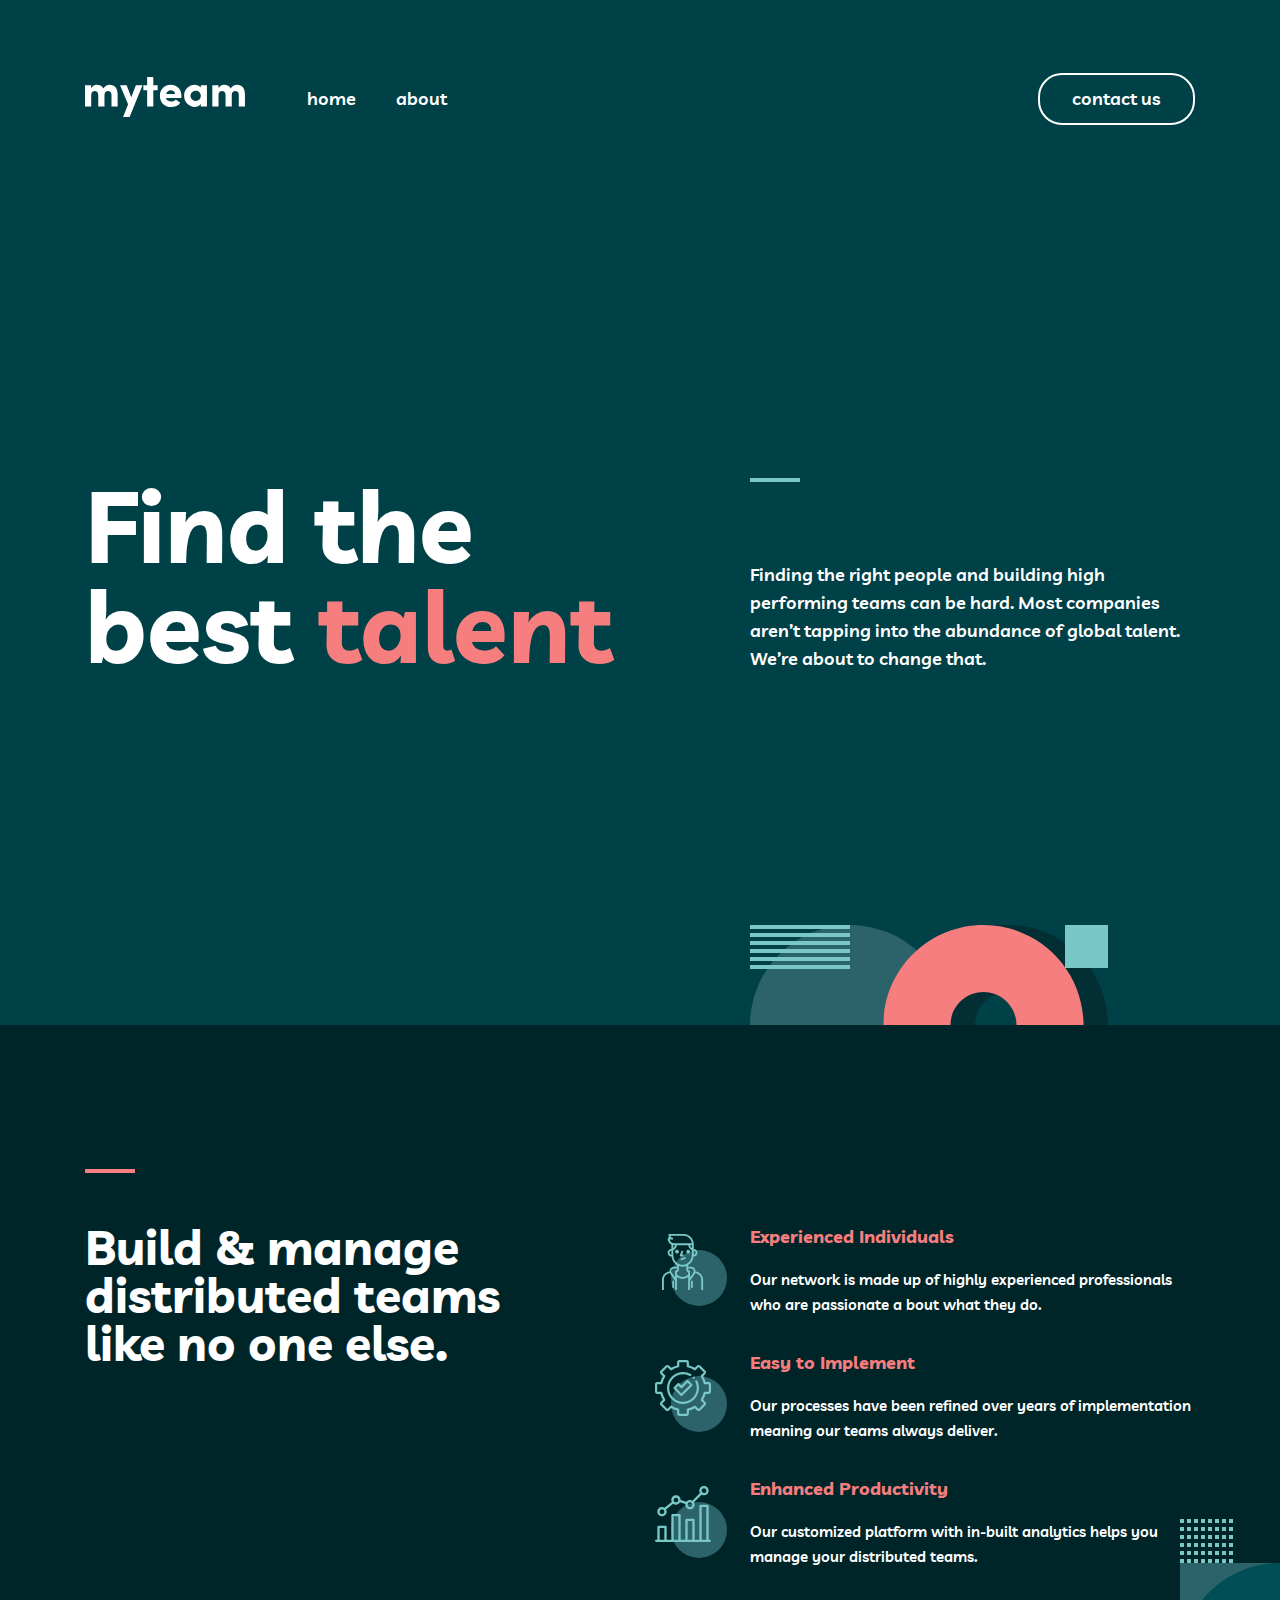
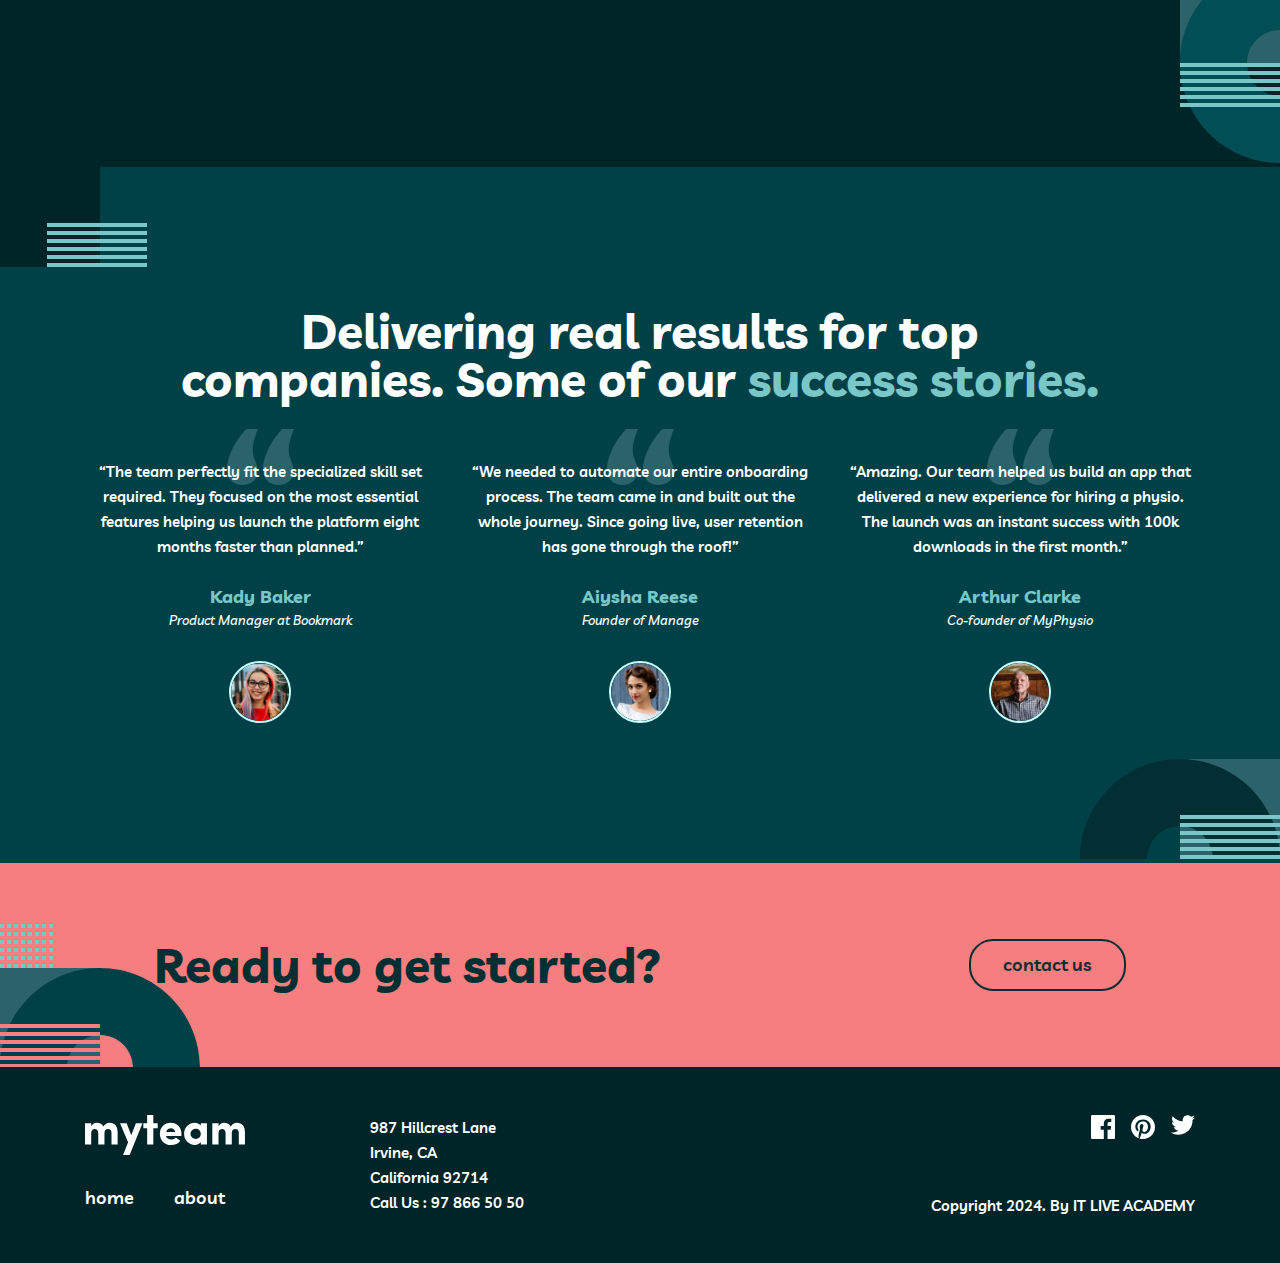
==== index.html @ 16554237 "first commit" ====
<!DOCTYPE html>
<html lang="en">

<head>
  <meta charset="UTF-8">
  <meta name="viewport" content="width=device-width, initial-scale=1.0">

  <link rel="icon" type="image/png" sizes="32x32" href="./img/favicon-32x32.png">
  <!-- link bootstrap  -->
  <link rel="stylesheet" href="./libs/bootstrap-5.2.3-dist/css/bootstrap.min.css">
  <title>Home Page myteam website</title>

  <!-- links main.css file -->
  <link rel="stylesheet" href="./css/main.css">
  <!-- links madia.css file -->
  <link rel="stylesheet" href="./css/madia.css">

</head>

<body>

  <!-- SITE-HEADER-HERO -->
  <div class="site-header-hero">
    <header class="site-header header">
      <div class="container d-flex">
        <a href="./index.html" class="site-header__logo logo">
          <img src="./img/logo.svg" alt="Site-logo" class="logo-image">
        </a>

        <div class="site-menu__bar">
          <sapn class="site-menu__line"></sapn>
        </div>

        <nav class="header-nav nav">
          <ul class="nav-list">
            <li class="nav-item">
              <a href="./index.html" class="nav-link">home</a>
            </li>
            <li class="nav-item">
              <a href="./about.html" class="nav-link">about</a>
            </li>
          </ul>
          <a href="./contact.html" class="site-header__link contact-us primary-btn">contact us</a>
        </nav>
      </div>
    </header>
    <div class="site-hero">
      <div class="container d-flex site-hero__content">
        <h1 class="site-hero__title">Find the <br> best <span class="site-hero__span">talent</span></h1>
        <div class="site-hero__text">
          <p class="site-hero__desc">Finding the right people and building high performing teams can be hard. Most
            companies aren’t tapping into the abundance of global talent. We’re about to change that.</p>
            <img src="./img/bg-pattern-home-2.svg" alt="" class="site-hero__bottom-img">
        </div>
      
      </div>
    </div>
  </div>
  <!-- SITE-HEADER-HERO -->



  <!-- SITE-MAIN -->
  <main class="site-main">
    <!-- offer -->
    <section class="offer">
      <div class="container ">
        <div class="offer-content">
          <h2 class="offer-title">Build & manage distributed teams like no one else.</h2>
          <div class="offer-content__service offer-bulid">
            <div class="offer-bulid__item">
              <svg xmlns="http://www.w3.org/2000/svg" width="72" height="72" viewBox="0 0 72 72" fill="none">
                <circle cx="44" cy="44" r="28" fill="#2C6269" />
                <path fill-rule="evenodd" clip-rule="evenodd"
                  d="M14.4958 0H28.4958C34.1565 0 38.7625 4.606 38.7625 10.2666V10.2667V14.9333C40.8214 14.9333 42.4958 16.6078 42.4958 18.6667C42.4958 20.7256 40.8214 22.4 38.7625 22.4H38.55C38.2613 26.0674 36.1975 29.2747 33.1623 31.101V32.6667H36.1118C38.6029 32.6667 40.6292 34.693 40.6291 37.1842C40.6298 37.2541 40.6289 37.3238 40.6263 37.3934L40.7476 37.4014C44.9636 37.9624 48.0958 41.5427 48.0959 45.7333V56H46.2292V45.7334C46.2292 42.4733 43.7932 39.6891 40.561 39.258L40.1563 39.2323C40.0733 39.3986 39.9798 39.5606 39.8759 39.7172L35.0291 46.9513V56H33.1623V42.9565C31.5585 44.1449 29.6053 44.8 27.5625 44.8C25.5193 44.8 23.5662 44.1451 21.9625 42.9571V56H20.0958V46.9507L15.251 39.7198C15.1464 39.5623 15.0523 39.3996 14.9689 39.2326L14.5023 39.2634C11.3318 39.689 8.89576 42.4732 8.89576 45.7333V56H7.02905V45.7333C7.02905 41.5426 10.1613 37.9633 14.3165 37.407L14.4982 37.3946C14.4954 37.3215 14.4943 37.2481 14.495 37.1746C14.495 34.6929 16.5212 32.6666 19.0123 32.6666H21.9625V31.1315C19.2932 29.5509 17.3029 26.8626 16.72 23.577C16.6621 23.2503 16.6183 22.9208 16.5903 22.5904L16.5756 22.4H16.3625C14.3035 22.4 12.6292 20.7255 12.6292 18.6666C12.6292 16.6077 14.3035 14.9333 16.3625 14.9333H16.3639L16.3626 10.5691C14.1571 9.51877 12.6292 7.26788 12.6292 4.66659C12.6292 4.15144 13.0473 3.7333 13.5625 3.7333H14.0636C13.7445 3.18358 13.5625 2.54603 13.5625 1.86659V0.933297C13.5625 0.418141 13.9806 0 14.4958 0ZM33.1623 35.672V34.5334H36.1118C37.5733 34.5334 38.7625 35.7234 38.7625 37.1934C38.768 37.7264 38.615 38.2415 38.3229 38.6811L35.0291 43.5973V37.5387C35.0292 37.0226 34.6119 36.6053 34.0958 36.6053H33.9371C33.4891 36.5287 33.1586 36.1377 33.1623 35.672ZM29.5133 32.4996C30.1282 32.3806 30.7236 32.2126 31.2956 32V35.6636C31.2863 36.8807 32.0563 37.9363 33.1623 38.3254V40.4479C31.7314 42.032 29.7086 42.9333 27.5625 42.9333C25.4163 42.9333 23.3935 42.0319 21.9625 40.4494V38.3264C23.0676 37.9373 23.8375 36.8826 23.8292 35.672V32.0136C25.0092 32.4416 26.2729 32.6723 27.5728 32.6723C28.2121 32.6723 28.8618 32.6153 29.5133 32.4996ZM20.0958 37.5387V43.5959L16.804 38.6829C16.51 38.2414 16.357 37.7253 16.3626 37.1839C16.3625 35.7224 17.5515 34.5333 19.0132 34.5333H21.9625V35.6786C21.9653 36.1377 21.6358 36.5288 21.1878 36.6054H21.0291C20.5139 36.6054 20.0958 37.0226 20.0958 37.5387ZM35.1286 11.1999H36.896L36.8969 14.0611C36.1833 13.4162 35.4004 12.4564 35.1286 11.1999ZM33.2295 11.1999C33.6437 14.0413 35.8703 15.7542 36.8976 16.4045L36.8986 19.5273L36.7016 22.0715C36.4422 26.3238 33.3398 29.8584 29.1725 30.6647C24.2034 31.5467 19.4396 28.2213 18.5567 23.2503C18.5092 22.9796 18.4727 22.7071 18.4503 22.4401L18.2292 19.6V16.4032C19.2574 15.752 21.4814 14.0394 21.8953 11.1999H33.2295ZM16.3625 16.8H16.3644L16.3653 19.6719L16.4317 20.5333H16.3625C15.333 20.5333 14.4958 19.6961 14.4958 18.6666C14.4958 17.6372 15.333 16.8 16.3625 16.8ZM19.9963 11.1999C19.7247 12.4555 18.9424 13.4148 18.2292 14.0597V11.1334C18.534 11.1772 18.8457 11.1999 19.1625 11.1999H19.9963ZM38.7625 19.6V16.8C39.7919 16.8 40.6292 17.6372 40.6292 18.6667C40.6292 19.6961 39.792 20.5334 38.7625 20.5334H38.6912L38.7625 19.6ZM14.59 5.6C15.0232 7.72702 16.9094 9.3333 19.1625 9.3333V9.33341H36.8435C36.3778 5.13898 32.8125 1.8667 28.4958 1.8667H15.4291C15.4291 2.89625 16.2663 3.73341 17.2958 3.73341C17.8109 3.73341 18.2291 4.15155 18.2291 4.6667C18.2291 5.18186 17.8109 5.6 17.2958 5.6H14.59ZM23.8292 17.7333C23.8292 18.7642 22.9934 19.6 21.9625 19.6C20.9315 19.6 20.0958 18.7642 20.0958 17.7333C20.0958 16.7023 20.9315 15.8666 21.9625 15.8666C22.9934 15.8666 23.8292 16.7023 23.8292 17.7333ZM33.1625 19.6C34.1934 19.6 35.0292 18.7642 35.0292 17.7333C35.0292 16.7023 34.1934 15.8666 33.1625 15.8666C32.1315 15.8666 31.2958 16.7023 31.2958 17.7333C31.2958 18.7642 32.1315 19.6 33.1625 19.6ZM27.0743 20.5333L28.4286 17.1472L26.6954 16.4537L24.8287 21.1204C24.7139 21.4079 24.7494 21.7346 24.923 21.9903C25.0966 22.246 25.386 22.4 25.6959 22.4H28.4959V20.5333H27.0743ZM25.8545 24.2667C27.3076 24.2657 28.674 23.7001 29.7026 22.6726L31.0223 23.9933C29.6419 25.3727 27.806 26.1324 25.8545 26.1334H25.6958V24.2667H25.8545ZM17.2959 47.6C17.2959 47.0839 17.714 46.6667 18.2292 46.6667C18.7443 46.6667 19.1625 47.0839 19.1625 47.6V53.2C19.1625 53.7161 18.7443 54.1333 18.2292 54.1333C17.714 54.1333 17.2959 53.7161 17.2959 53.2V47.6ZM35.9625 47.6C35.9625 47.0839 36.3796 46.6667 36.8958 46.6667C37.4119 46.6667 37.8292 47.0839 37.8291 47.6V53.2C37.8291 53.7161 37.4119 54.1333 36.8958 54.1333C36.3796 54.1333 35.9625 53.7161 35.9625 53.2V47.6Z"
                  fill="#79C8C7" />
              </svg>
              <div class="offer-bulid__desc">
                <h4 class="offer-bulid__title">Experienced Individuals</h4>
                <p class="offer-bulid__text">Our network is made up of highly experienced professionals who are
                  passionate a bout what they do.</p>
              </div>
            </div>

            <div class="offer-bulid__item">
              <svg xmlns="http://www.w3.org/2000/svg" width="72" height="72" viewBox="0 0 72 72" fill="none">
                <circle cx="44" cy="44" r="28" fill="#2C6269" />
                <path fill-rule="evenodd" clip-rule="evenodd"
                  d="M33.9062 53.8125C33.9062 55.0186 32.9249 56 31.7188 56H24.2812C23.0751 56 22.0938 55.0186 22.0938 53.8125V50.5471C20.0357 50.0092 18.0717 49.1948 16.2354 48.1177L13.9244 50.4287C13.0712 51.2815 11.6835 51.2815 10.8307 50.4287L5.57129 45.1693C4.71851 44.3165 4.71851 42.9288 5.57129 42.076L7.88226 39.7646C6.80518 37.9283 5.99084 35.9643 5.45294 33.9062H2.1875C0.981384 33.9062 0 32.9249 0 31.7188V24.2812C0 23.0751 0.981384 22.0938 2.1875 22.0938H5.44568C5.98187 20.0323 6.79535 18.0648 7.87244 16.2251L5.57129 13.924C4.71851 13.0712 4.71851 11.6835 5.57129 10.8307L10.8307 5.57129C11.6835 4.71851 13.0712 4.71851 13.9244 5.57129L16.2174 7.86475C18.0588 6.78253 20.0289 5.96478 22.0938 5.42517V2.1875C22.0938 0.981384 23.0751 0 24.2812 0H31.7188C32.9249 0 33.9062 0.981384 33.9062 2.1875V5.41791C35.9741 5.95581 37.948 6.77271 39.7924 7.85449L42.076 5.57129C42.9288 4.71851 44.3165 4.71851 45.1693 5.57129L50.4287 10.8307C51.2815 11.6835 51.2815 13.0712 50.4287 13.9244L48.1455 16.2076C49.2273 18.052 50.0442 20.0259 50.5821 22.0938H53.8125C55.0186 22.0938 56 23.0751 56 24.2812V31.7188C56 32.9249 55.0186 33.9062 53.8125 33.9062H50.5748C50.0352 35.9711 49.217 37.9412 48.1353 39.7826L50.4283 42.076C51.2811 42.9288 51.2811 44.3165 50.4283 45.1693L45.1693 50.4287C44.3165 51.2815 42.9288 51.2815 42.0756 50.4287L39.7749 48.1276C37.9348 49.2047 35.9673 50.0181 33.9062 50.5543V53.8125ZM16.0713 45.641C16.2747 45.641 16.4785 45.6974 16.6596 45.8127C18.7407 47.1415 21.0167 48.0853 23.4238 48.618C23.9249 48.7291 24.2812 49.173 24.2812 49.6862V53.8125H31.7188V49.6921C31.7188 49.1786 32.0759 48.7343 32.5775 48.624C34.988 48.0934 37.2674 47.1509 39.3519 45.823C39.7843 45.5474 40.3504 45.6094 40.7131 45.9721L43.6227 48.8817L48.8817 43.6227L45.9785 40.7195C45.6154 40.3564 45.5538 39.7894 45.8307 39.3566C47.1641 37.2717 48.1118 34.9902 48.6462 32.5762C48.7569 32.0751 49.2012 31.7188 49.7139 31.7188H53.8125V24.2812H49.7199C49.2064 24.2812 48.762 23.9241 48.6518 23.4225C48.1199 21.0051 47.174 18.7202 45.8405 16.6318C45.5645 16.199 45.6265 15.6329 45.9892 15.2698L48.8817 12.3773L43.6227 7.11835L40.7302 10.0108C40.3675 10.3735 39.801 10.4355 39.3682 10.1595C37.2798 8.82605 34.9949 7.88055 32.5775 7.34821C32.0759 7.23798 31.7188 6.79364 31.7188 6.28009V2.1875H24.2812V6.28607C24.2812 6.79919 23.9249 7.2431 23.4242 7.35419C21.0098 7.88867 18.7283 8.83588 16.6434 10.1693C16.211 10.4462 15.6436 10.3846 15.2809 10.0215L12.3773 7.11835L7.11835 12.3773L10.0279 15.2873C10.3906 15.6496 10.4526 16.2157 10.177 16.6481C8.84912 18.7326 7.90662 21.012 7.37598 23.4225C7.26575 23.9241 6.82141 24.2812 6.30786 24.2812H2.1875V31.7188H6.31384C6.82697 31.7188 7.27087 32.0755 7.38196 32.5762C7.91473 34.9838 8.85895 37.2593 10.1873 39.3404C10.4633 39.7732 10.4017 40.3397 10.0386 40.7025L7.11835 43.6227L12.3773 48.8821L15.2975 45.9614C15.509 45.7504 15.7889 45.641 16.0713 45.641ZM16.7083 39.2917C19.8217 42.4046 23.9108 43.9615 28 43.9615C32.0892 43.9615 36.1783 42.4046 39.2917 39.2917C44.1597 34.4241 45.3646 27.0182 42.2901 20.8641C42.0201 20.3237 41.363 20.1041 40.8229 20.3741C40.2825 20.6441 40.0633 21.3012 40.3333 21.8417C42.9865 27.1528 41.9462 33.5439 37.7451 37.7451C35.0581 40.432 31.5295 41.7753 28 41.7748C24.4714 41.7744 20.9419 40.4312 18.2554 37.7451C12.8819 32.3716 12.8819 23.6284 18.2554 18.2554C22.6026 13.9077 29.38 12.9691 34.736 15.9726C35.2628 16.2682 35.9293 16.0807 36.2249 15.5535C36.5201 15.0267 36.3326 14.3602 35.8058 14.0649C32.8296 12.3961 29.3181 11.7219 25.9167 12.1671C22.4039 12.6268 19.2197 14.1974 16.7083 16.7083C10.4821 22.9346 10.4821 33.0654 16.7083 39.2917ZM38.7572 18.8138C38.4684 18.8138 38.1873 18.6976 37.9826 18.4929C37.7792 18.2896 37.6635 18.0084 37.6635 17.72C37.6635 17.4321 37.7792 17.1501 37.9826 16.9467C38.186 16.7429 38.4684 16.6263 38.7572 16.6263C39.0447 16.6263 39.3267 16.7429 39.5305 16.9467C39.7339 17.1501 39.851 17.4321 39.851 17.72C39.851 18.0084 39.7339 18.2896 39.5305 18.4929C39.3259 18.6976 39.0447 18.8138 38.7572 18.8138ZM26.4564 36.0574C26.1663 36.0574 25.8881 35.9421 25.683 35.737L18.7664 28.8199C18.3391 28.3931 18.3391 27.7005 18.7664 27.2733L22.6893 23.3499C22.8944 23.1448 23.1725 23.0298 23.4626 23.0298C23.7527 23.0298 24.0313 23.1448 24.2364 23.3499L26.4564 25.5703L31.764 20.263C32.1909 19.8358 32.8834 19.8358 33.3107 20.263L37.2341 24.1864C37.6609 24.6132 37.6609 25.3058 37.2341 25.733L27.2301 35.737C27.0246 35.9421 26.7465 36.0574 26.4564 36.0574ZM21.0863 28.0466L26.4564 33.4166L34.9137 24.9597L32.5374 22.5834L27.2301 27.8906C27.025 28.0957 26.7465 28.2111 26.4564 28.2111C26.1663 28.2111 25.8881 28.0957 25.683 27.8906L23.4626 25.6702L21.0863 28.0466Z"
                  fill="#79C8C7" />
              </svg>
              <div class="offer-bulid__desc">
                <h4 class="offer-bulid__title">Easy to Implement</h4>
                <p class="offer-bulid__text">Our processes have been refined over years of implementation meaning our
                  teams always deliver.</p>
              </div>
            </div>

            <div class="offer-bulid__item">
              <svg xmlns="http://www.w3.org/2000/svg" width="72" height="72" viewBox="0 0 72 72" fill="none">
                <circle cx="44" cy="44" r="28" fill="#2C6269" />
                <path fill-rule="evenodd" clip-rule="evenodd"
                  d="M44.3333 4.6667C44.3333 2.093 46.4263 0 49 0C51.5737 0 53.6667 2.093 53.6667 4.6667C53.6667 7.24041 51.5737 9.33341 49 9.33341C48.1355 9.33341 47.3252 9.09726 46.6303 8.68608L39.0194 16.297C39.4306 16.992 39.6667 17.8022 39.6667 18.6667C39.6667 21.2404 37.5737 23.3334 35 23.3334C32.4263 23.3334 30.3333 21.2404 30.3333 18.6667C30.3333 18.4032 30.3552 18.1447 30.3974 17.893L25.0246 16.3608C24.2129 17.7396 22.7129 18.6667 21 18.6667C19.9493 18.6667 18.9788 18.3179 18.1981 17.73L11.0811 23.4046C11.4541 24.075 11.6667 24.8465 11.6667 25.6667C11.6667 28.2404 9.5737 30.3334 7 30.3334C4.4263 30.3334 2.3333 28.2404 2.3333 25.6667C2.3333 23.093 4.4263 21 7 21C7.90488 21 8.75035 21.2587 9.46631 21.7061L16.7404 15.9062C16.4788 15.3239 16.3333 14.6787 16.3333 14C16.3333 11.4263 18.4263 9.3333 21 9.3333C23.5737 9.3333 25.6667 11.4263 25.6667 14C25.6667 14.0389 25.6662 14.0777 25.6653 14.1165L31.3656 15.742C32.2217 14.6803 33.5327 14 35 14C35.8645 14 36.6748 14.2361 37.3697 14.6473L44.9806 7.03637C44.5694 6.34145 44.3333 5.5312 44.3333 4.6667ZM19.2225 15.5101C19.209 15.491 19.1948 15.4722 19.18 15.4537C19.1649 15.4348 19.1494 15.4164 19.1334 15.3987C18.8404 15.0086 18.6667 14.524 18.6667 14C18.6667 12.7143 19.712 11.6667 21 11.6667C22.288 11.6667 23.3333 12.7144 23.3333 14C23.3333 15.2857 22.288 16.3333 21 16.3333C20.2882 16.3333 19.6506 16.0133 19.2225 15.5101ZM8.61291 23.982C8.1938 23.5805 7.62552 23.3334 7 23.3334C5.712 23.3334 4.6667 24.381 4.6667 25.6667C4.6667 26.9523 5.712 28 7 28C8.288 28 9.3333 26.9523 9.3333 25.6667C9.3333 25.0421 9.08657 24.4737 8.68515 24.0543C8.66023 24.0314 8.63612 24.0073 8.61291 23.982ZM47.3975 6.3613C47.3831 6.34522 47.3681 6.32945 47.3527 6.314C47.3373 6.29859 47.3215 6.28369 47.3055 6.26933C46.9096 5.85087 46.6667 5.28643 46.6667 4.6667C46.6667 3.381 47.712 2.33341 49 2.33341C50.288 2.33341 51.3333 3.38111 51.3333 4.6667C51.3333 5.9523 50.288 7 49 7C48.3796 7 47.8155 6.75694 47.3975 6.3613ZM52.5 18.6667C53.144 18.6667 53.6667 19.1893 53.6667 19.8334V53.6667H54.8333C55.4773 53.6667 56 54.1893 56.0001 54.8333C56.0001 55.4773 55.4774 56 54.8334 56H52.5159L52.5 56.0001H45.5L45.4841 56H38.5159L38.5 56.0001H31.5L31.4841 56H24.5159L24.5 56.0001H17.5L17.4841 56H10.5H3.5H1.1667C0.522703 56 0 55.4773 0 54.8333C0 54.1893 0.522703 53.6667 1.1667 53.6667H2.3333V40.8334C2.3333 40.1894 2.856 39.6667 3.5 39.6667H10.5C11.144 39.6667 11.6667 40.1893 11.6667 40.8333V53.6667H16.3333V29.1667C16.3333 28.5227 16.856 28 17.5 28H24.5C25.144 28 25.6667 28.5227 25.6667 29.1667V53.6667H30.3333V33.8334C30.3333 33.1894 30.856 32.6667 31.5 32.6667H38.5C39.144 32.6667 39.6667 33.1893 39.6667 33.8334V53.6667H44.3333V19.8334C44.3333 19.1894 44.856 18.6667 45.5 18.6667H52.5ZM51.3333 21V53.6667H46.6666V21H51.3333ZM37.3333 53.6667V35H32.6666V53.6667H37.3333ZM18.6666 30.3333H23.3333V53.6667H18.6666V30.3333ZM9.33341 53.6667V42H4.6667V53.6667H9.3333H9.33341ZM35 21C33.712 21 32.6667 19.9523 32.6667 18.6667C32.6667 17.381 33.712 16.3334 35 16.3334C36.288 16.3334 37.3333 17.3811 37.3333 18.6667C37.3333 19.9523 36.288 21 35 21Z"
                  fill="#79C8C7" />
              </svg>
              <div class="offer-bulid__desc">
                <h4 class="offer-bulid__title">Enhanced Productivity</h4>
                <p class="offer-bulid__text">Our customized platform with in-built analytics helps you manage your
                  distributed teams.</p>
              </div>
            </div>
          </div>
        </div>
      </div>
    </section>
    <!-- offer -->

    <!-- service -->
    <section class="delivery">
      <div class="container">
        <div class="delivery-content">
          <h2 class="devlivery-title">Delivering real results for top companies. Some of our</h2>
          <div class="delivery-cards">

            <div class="delivery-card">
              <p class="delivery-card__desc"> “The team perfectly fit the specialized skill set required. They focused on the most essential features helping us launch the platform eight months faster than planned.”</p>
              <div class="delivery-card__body">
                <h4 class="delivery-card__name">Kady Baker</h4>
                <p class="delivery-card__jobs">Product Manager at Bookmark</p>
              </div>
              <div class="delivery-card__ava">
                <img src="./img/avatar-kady.jpg" alt="Persion image" class="delivery-card__ava-image">
              </div>
            </div>

            <div class="delivery-card">
              <p class="delivery-card__desc">“We needed to automate our entire onboarding process. The team came in and built out the whole journey. Since going live, user retention has gone through the roof!”</p>
              <div class="delivery-card__body">
                <h4 class="delivery-card__name">Aiysha Reese</h4>
                <p class="delivery-card__jobs">Founder of Manage</p>
              </div>
              <div class="delivery-card__ava">
                <img src="./img/avatar-aiysha.jpg" alt="Persion image" class="delivery-card__ava-image">
              </div>
            </div>

            <div class="delivery-card">
              <p class="delivery-card__desc">“Amazing. Our team helped us build an app that delivered a new experience for hiring a physio. The launch was an instant success with 100k downloads in the first month.”</p>
              <div class="delivery-card__body">
                <h4 class="delivery-card__name">Arthur Clarke</h4>
                <p class="delivery-card__jobs">Co-founder of MyPhysio</p>
              </div>
              <div class="delivery-card__ava">
                <img src="./img/avatar-arthur.jpg" alt="Persion image" class="delivery-card__ava-image">
              </div>
            </div>
           
          </div>
        </div>
      </div>
    </section>
    <!-- service -->

    <!-- contact -->
    <section class="contact">
      <div class="contact-content">
        <h3 class="contact-title">Ready to get started?</h3>
        <a href="#!" class="contact-btn primary-btn">contact us</a>
      </div>
    </section>
    <!-- contact -->
  </main>

  <!-- SITE-MAIN -->

  <!-- SITE-FOOTER -->
  <footer class="site-footer">
    <div class="container">
      <div class="footer-info">
        <div class="footer-menu">
         <div class="footer-menu__list">
          <a href="" class="footer-logo logo">
            <img src="./img/logo.svg" alt="Site logo" class="footer-logo__image">
          </a>
          <ul class="nav-list">
            <li class="nav-item">
              <a href="#!" class="nav-link">home</a>
            </li>
            <li class="nav-item">
              <a href="#!" class="nav-link">about</a>
            </li>
          </ul>
         </div>
         <p class="footer-contact">
          987  Hillcrest Lane <br>Irvine, CA <br>California 92714 <br> 
          <a href="998979665050" class="footer-contact__phone">Call Us : 97 866 50 50</a>
         </p>
        </div>
        <div class="footer-social social">
          <ul class="social-list">
            <a href="#!" class="social-link">
              <svg xmlns="http://www.w3.org/2000/svg" width="24" height="24" viewBox="0 0 24 24" fill="none">
                <path d="M22.675 0H1.325C0.593 0 0 0.593 0 1.325V22.676C0 23.407 0.593 24 1.325 24H12.82V14.706H9.692V11.084H12.82V8.413C12.82 5.313 14.713 3.625 17.479 3.625C18.804 3.625 19.942 3.724 20.274 3.768V7.008L18.356 7.009C16.852 7.009 16.561 7.724 16.561 8.772V11.085H20.148L19.681 14.707H16.561V24H22.677C23.407 24 24 23.407 24 22.675V1.325C24 0.593 23.407 0 22.675 0Z" fill="currentColor"/>
                </svg>
            </a>
            <a href="#!" class="social-link">
              <svg xmlns="http://www.w3.org/2000/svg" width="24" height="24" viewBox="0 0 24 24" fill="none">
                <path d="M12 0C5.373 0 0 5.372 0 12C0 17.084 3.163 21.426 7.627 23.174C7.522 22.225 7.427 20.769 7.669 19.733C7.887 18.796 9.076 13.768 9.076 13.768C9.076 13.768 8.717 13.049 8.717 11.986C8.717 10.318 9.684 9.072 10.888 9.072C11.911 9.072 12.406 9.841 12.406 10.762C12.406 11.791 11.751 13.33 11.412 14.757C11.129 15.951 12.011 16.926 13.189 16.926C15.322 16.926 16.961 14.677 16.961 11.431C16.961 8.558 14.897 6.549 11.949 6.549C8.535 6.549 6.531 9.11 6.531 11.756C6.531 12.787 6.928 13.894 7.424 14.494C7.522 14.613 7.536 14.718 7.507 14.839L7.174 16.199C7.121 16.419 7 16.466 6.772 16.36C5.273 15.662 4.336 13.471 4.336 11.711C4.336 7.926 7.086 4.449 12.265 4.449C16.428 4.449 19.663 7.416 19.663 11.38C19.663 15.516 17.056 18.844 13.436 18.844C12.22 18.844 11.077 18.213 10.686 17.466L9.938 20.319C9.667 21.362 8.936 22.669 8.446 23.465C9.57 23.812 10.763 24 12 24C18.627 24 24 18.627 24 12C24 5.372 18.627 0 12 0Z" fill="currentColor"/>
                </svg>
            </a>
            <a href="#!" class="social-link">
              <svg xmlns="http://www.w3.org/2000/svg" width="24" height="20" viewBox="0 0 24 20" fill="none">
                <path d="M24 2.55699C23.117 2.94899 22.168 3.21299 21.172 3.33199C22.189 2.72299 22.97 1.75799 23.337 0.607986C22.386 1.17199 21.332 1.58199 20.21 1.80299C19.313 0.845986 18.032 0.247986 16.616 0.247986C13.437 0.247986 11.101 3.21399 11.819 6.29299C7.728 6.08799 4.1 4.12799 1.671 1.14899C0.381 3.36199 1.002 6.25699 3.194 7.72299C2.388 7.69699 1.628 7.47599 0.965 7.10699C0.911 9.38799 2.546 11.522 4.914 11.997C4.221 12.185 3.462 12.229 2.69 12.081C3.316 14.037 5.134 15.46 7.29 15.5C5.22 17.123 2.612 17.848 0 17.54C2.179 18.937 4.768 19.752 7.548 19.752C16.69 19.752 21.855 12.031 21.543 5.10599C22.505 4.41099 23.34 3.54399 24 2.55699Z" fill="currentColor"/>
                </svg>
            </a>
          </ul>
          <p class="footer-text">
            Copyright 2024. By IT LIVE ACADEMY
          </p>
        </div>

      </div>
    </div>
  </footer>
  <!-- SITE-FOOTER -->



  <!-- links js
  <script src="./libs/bootstrap-5.2.3-dist/js/bootstrap.bundle.min.js"></script> -->
</body>

</html>
---- css/main.css ----
@import url(./fonts.css);


/* CUSTOM PROPS */

:root {
    --Midnight-Green:#014E56;
    --Light-Coral:#F67E7E;
    --White:  #fff;
    --Rapture-Blue: #79C8C7;
    --Police-Blue: #2C6269;
    --Deep-Jungle-Green:#004047;
    --Sacramento-State-Green:#012F34;
    --Dark-Green:#002529;
    --Levvic-font: "Livvic"
}

/* GLOBAL STYLES */
* {
    margin: 0;
    padding: 0;
    box-sizing: border-box;
}

a {
    text-decoration: none;
}

ul {
    list-style: none;
}


/* CONTAINER */
.container {
    max-width: 1158px;
    width: 100%;
    padding-left: 24px;
    padding-right: 24px;
    margin: auto;
}

/* BODY */

body {
    background-color: var(--Deep-Jungle-Green);
    font-family: var(--Levvic-font);
}


/* d-flex */
.d-flex {
    display: flex;
    justify-content: space-between;
    align-items: center;

}
/* ALL-BTN */

.primary-btn {
    display: block;
    padding: 10px 32px;
    border-radius: 24px;
    border: 2px solid var(--White);
    text-align: center;
    font-family: var(--Levvic-font);
    font-weight: 600;
    line-height: 28px;
    font-size: 18px;
    background-color: transparent;
    width: max-content;
    color: var(--White);
    transition: .4s;
}

.primary-btn:hover {
    background-color: var(--White);
    color: var(--Dark-Green);
    cursor: pointer;
}

.primary-btn:active {
    opacity: 0.25;
    background-color: transparent;
    color: var(--White);
}


.secondary-btn {
    display: block;
    padding: 10px 32px;
    border-radius: 24px;
    border: 2px solid var(--White);
    text-align: center;
    font-family: var(--Levvic-font);
    font-weight: 600;
    line-height: 28px;
    font-size: 18px;
    background-color: var(--White);
    width: max-content;
    color: var(--Dark-Green);
    transition: .4s;
}

.secondary-btn:hover{
    background-color: var(--Rapture-Blue);
    border: 2px solid var(--Rapture-Blue);

}

.secondary-btn:active {
    opacity: 0.25;
    background-color: var(--White);
    color: var(--Dark-Green);
}

/* SITE-HEADER */

.site-header {
    padding-top: 73px;
}

.nav {
    width: 80%;
    display: flex;
    align-items: center;
    column-gap: 80px;
    justify-content: space-between;
}

.logo {
    display: block;
}

.logo-image {
    width: 160px;
    height: 40px;
    object-fit: cover;
}

.nav-list {
    display: flex;
    column-gap: 40px;
}

.nav-link {
    color: var(--White);
    font-size: 18px;
    font-weight: 600;
    line-height: 28px;
    transition: .4s;
}

.nav-link:hover {
    color: var(--Light-Coral);
    cursor: pointer;

}

/* SITE-HEADER */

/* SITE-HERO */

.site-hero {
    display: flex;
    align-items: center;
    height: 100vh;
    position: relative;
}

.site-hero__title {
    max-width: 635px;
    width: 100%;
    font-size: 100px;
    font-weight: 700;
    line-height: 100px;
    color: var(--White);
}

.site-hero__span {
    color: var(--Light-Coral);
}

.site-hero__desc {
    max-width: 445px;
    width: 100%;
    color: var(--White);
    font-size: 18px;
    font-weight: 600;
    line-height: 28px;
}


.site-hero__bottom-img {
    position: absolute;
    bottom: 0;
    object-fit: cover;
    
}

.site-hero__desc::before {
    content: "";
    display: block;
    width: 50px;
    height: 4px;
    background-color: var(--Rapture-Blue);
    margin-bottom: 79px;
}

.site-hero__content::before {
    content: url(../img/Group\ 8.png);
    position: absolute;
    left: -10px;
}

/* OFFER SECTION */

.offer {
    background-color: var(--Dark-Green);
    padding-top: 198px;
    padding-bottom: 198px;
    position: relative;
    overflow: hidden;
}
.offer::after{
    content: url(../img/bg-pattern-home-3.svg);
    position: absolute;
    right: -100px;
    bottom: 0;
}

.offer-content {
    display: flex;
    justify-content: space-between;
}
.offer-title {
    max-width: 445px;
    width: 100%;
    font-size: 48px;
    font-weight: 700;
    line-height: 48px;
    color: var(--White);
    position: relative;
    
}
.offer-title::before{
    content: "";
    display: block;
    width: 50px;
    height: 4px;
    background-color: var(--Light-Coral);
    position: absolute;
    top: -54px;
    
   
}
.offer-content__service {
}
.offer-bulid {
    display: flex;
    flex-direction: column;
    row-gap: 32px;
}
.offer-bulid__item {
    display: flex;
    column-gap: 23px;
    align-items: center;
   
}
.offer-bulid__desc {
    display: flex;
    flex-direction: column;
    row-gap: 16px;
}
.offer-bulid__title {
    color: var(--Light-Coral);
    font-size: 18px;
    font-weight: 700;
    line-height: 28px;
}
.offer-bulid__text {
    max-width: 445px;
    width: 100%;
    font-size: 15px;
    font-weight: 600;
    line-height: 25px;
    opacity: .8s;
    color: var(--White);
}

/* OFFER SECTION */


/* DELIVERY SECTION */

.delivery {
    padding-top: 140px;
    padding-bottom: 140px;
    position: relative;
}
.delivery::before{
    content: url(../img/bg-pattern-home-4-about-3.svg);
    position: absolute;
    top: 0;
}
.delivery::after {
    content: url(../img/bg-pattern-home-5.svg);
    position: absolute;
    bottom: 0;
    right: 0;
}

.delivery-content {
    display: flex;
    flex-direction: column;
    row-gap: 56px;    
}
.devlivery-title {
    max-width: 932px;
    width: 100%;
    text-align: center;
    font-size: 48px;
    font-weight: 700;
    line-height:48px ;
    color: var(--White);
    margin: auto;
}

.devlivery-title::after {
    content: " success stories.";
    color: var(--Rapture-Blue);
}
.delivery-cards {
    display: flex;
    column-gap: 30px;
}
.delivery-card {
    max-width: 350px;
    width: 100%;
    text-align: center;

}
.delivery-card__desc {
    color: var(--White);
    font-size: 15px;
    font-weight: 600;
    line-height: 25px; 
    display: flex;
    flex-direction: column;
    align-items: center;
   position: relative;
}

.delivery-card__desc::before{
    content: url(../img/icon-quotes.svg);
    position: absolute;
    top: -30%;
    text-align: center;
    z-index: -1;
    
  
}
.delivery-card__body {
    margin-top: 24px;
    margin-bottom: 32px;
}
.delivery-card__name {
    color: var(--Rapture-Blue);
    font-size: 18px;
    font-weight: 700;
    line-height: 28px;
}
.delivery-card__jobs {
    font-size: 13px;
    font-weight: 500;
    line-height: 18px;
    color: var(--White);
    font-style: italic;
}
.delivery-card__ava {
    width: 62px;
    height: 62px;
    border-radius: 50%;
    overflow: hidden;
    border: 2px solid #C4FFFE;
    margin: auto;

}
.delivery-card__ava-image {
    width: 100%;
    height: 100%;
    border-radius: 50%;
    object-fit: cover;
}

/* DELIVERY SECTION */

/* CONTACT SECTION */

.contact {
    background-color: var(--Light-Coral);
    padding-top: 76px;
    padding-bottom: 76px;
    position: relative;
    overflow: hidden;
}
.contact::before{
    content: url(../img/bg-pattern-home-6-about-5.svg);
    position: absolute;
    bottom: -5px;
}
.contact-content {
    display: flex;
   justify-content: space-around;
   align-items: center;
}
.contact-title {
    font-size: 48px;
    font-weight: 700;
    line-height: 48px;
    color: var(--Sacramento-State-Green);
}
.contact-btn {
    border: 2px solid var(--Sacramento-State-Green);
    color: var(--Sacramento-State-Green);
}
.contact-btn:hover {
    background-color: var(--Sacramento-State-Green);
    color: var(--White);
}
.primary-btn {
}

/* CONTACT SECTION */

/* ABOUT PAGE */
/* ABOUT COMPANIES */

.about-companies {
    padding-top:120px ;
    padding-bottom: 120px;
    position: relative;
    overflow: hidden;
}
.about-companies::after{
    content: url(../img/bg-pattern-about-1-mobile-nav-1.svg);
    position: absolute;
    right: -100px;
    bottom: 0;
}
.about-content {
    display: flex;
    justify-content: space-between;
}
.about-title {
    color: var(--White);
    font-size: 64px;
    font-weight: 700;
    line-height: 70px;
}
.about-desc {
    max-width: 730px;
    width: 100%;
    font-size: 18px;
    font-weight: 600;
    line-height: 28px;
    color: var(--White);
    display: flex;
    flex-direction: column;
    row-gap: 24px;

}

.about-desc::before{
    content: "";
    display: block;
    width: 50px;
    height: 4px;
    background-color: var(--Light-Coral);
}

/* ABOUT COMPANIES */

/* ABOUT TEAM */

.team {
    padding-top: 140px;
    padding-bottom: 140px;
    background-color: var(--Midnight-Green);
    position: relative;
    overflow: hidden;
}
.team::before {
    content: url(../img/bg-pattern-about-2-contact-1.svg);
    position: absolute;
    top: 0;
    left: -100px;
}

.team::after{
    content: url(../img/bg-pattern-home-4-about-3.svg);
    position: absolute;
    bottom: 0;
    right: 0;
}

.team-title {
    color: var(--White);
    font-size: 48px;
    font-weight: 700;
    text-align: center;
    margin-bottom: 64px
   
}
.team-cards {
    display: flex;
    flex-wrap: wrap;
    column-gap: 30px;
    row-gap: 76px;

}
.team-card {
    max-width: 350px;
    width: 100%;
    height: 253px;
    background-color: var(--Sacramento-State-Green);
    padding: 32px 24px 0;
    display: flex;
    flex-direction: column;
    position: relative;
    align-items: center;
}
.team-ava {
    width: 96px;
    height: 96px;
    border-radius: 50%;
    border: 2px solid var(--Rapture-Blue);
    overflow: hidden;
    margin-bottom: 16px;
}
.team-ava__image {
    width: 100%;
    height: 100%;
    object-fit: cover;
}
.team-person__name {
    color: var(--Rapture-Blue);
    font-size: 18px;
    font-weight: 700;
    line-height: 28px;
  
}
.team-person__job {
    color: var(--White);
    font-size: 15px;
    font-weight: 500;
    line-height: 25px;
    font-style: italic;
}
.team-about__more {
    width: 56px;
    height: 56px;
    background-color: var(--Light-Coral);
    border-radius: 50%;
    border: unset;
    font-size: 30px;
    font-weight: 700;
    position: absolute;
    bottom: -28px;
    transition: .4s;
}
.team-about__more:hover{
    cursor: pointer;
    background-color: var(--Rapture-Blue);

}

.team-about__more:hover ~ .team-card__content {
    transform: scale(1);
}
.team-card__content {
    width: 100%;
    height: 100%;
    background-color: var(--Dark-Green);
    position: absolute;
    top: 0;
    left: 0;
    text-align: center;
    padding-top: 35px;
    padding-left: 24px;
    padding-right: 24px;
    transform: scale(0); 
    transition: .5s;

}
.team-person__desc {
    margin-top: 8px;
    margin-bottom: 24px;
    color: var(--White);
    font-size: 15px;
    font-weight: 600;
    line-height: 25px;
}
.team-person__social {
    display: flex;
    column-gap: 16px;
    justify-content: center;
}

.social-link {
}

/* ABOUT TEAM */

/* ABOUT CLIENT */
.clients {
    padding-top: 140px;
    padding-bottom: 150px;
    background-color: var(--Dark-Green);
    position: relative;
}
.clients ::before {
    content: url(../img/bg-pattern-about-4.svg);
    position: absolute;
    top: 0;
    left: 0;
}

.our-client__title {
    text-align: center;
    color: var(--White);
    font-size: 48px;
    font-weight: 700;
    line-height: 48px;
    margin-bottom: 70px;
}
.client-items {
    display: flex;
    align-items: center;
    justify-content: space-between;
}
.client-logo__link {
    display: block;
}
.client-logo {
    max-width: 165px;
    width: 100%;
    height: auto;
}
/* ABOUT CLIENT */

/* ABOUT PAGE */

/* CONTACT PAGE */
.contact-page {
    padding-top: 130px;
    padding-bottom: 128px;
    position: relative;
    overflow: hidden;
}
.contact-page::before {
    content: url(../img/bg-pattern-about-2-contact-1.svg);
    position: absolute;
    top: 20%;
    left: -100px;
}
.contact-page::after {
    content: url(../img/bg-pattern-contact-2.svg);
    position: absolute;
    right: -115px;
    bottom: 0;
}
.contact-page__inner {
    display: flex;
    justify-content: space-between;
    align-items: center;
}
.contact-page__desc {
    max-width: 540px;
    width: 100%;
}
.contact-page__headline {
    color: var(--White);
    font-size: 64px;
    font-weight: 700;
}
.contact-page__ask {
    color: var(--Light-Coral);
    font-size: 32px;
    font-weight: 700;
    line-height: 48px;
    margin-top: 16px;
    margin-bottom: 32px;
}

.contact-page__user--item {
    display: flex;
    column-gap: 23px;
    align-items: center;
    margin-bottom: 8px;
}
.contact-page__text {
    color: var(--White);
    font-size: 18px;
    font-weight: 700;
    line-height: 28px;
}
.contact-page__form {
    max-width: 540px;
    width: 100%;
}
.form-group {
    display: flex;
    flex-direction: column;
    row-gap: 24px;
}
.form-control {
    background-color: transparent;
    border: unset;  
    padding-left: 14px;
    padding-bottom: 17px;
    width: 100%;
    border-bottom: 1px solid var(--White);
}
.form-control:focus {
    outline: unset;
}
.form-control::placeholder {
    text-transform: capitalize;
    font-size: 15px;
    font-weight: 600;
    line-height: 25px;
    letter-spacing: -0.115px;
    opacity: .6;
    color: var(--White);
}
.form-control:focus::placeholder {
  opacity: 1;
}

/* CONTACT PAGE */


/*SITE FOOTER  */

.site-footer {
    background-color: var(--Dark-Green);
    padding-top: 48px;
    padding-bottom: 48px;
}

.footer-info {
    display: flex;
    justify-content: space-between;
}
.footer-menu {
    display: flex;
    column-gap: 125px;
}
.footer-menu__list {
    display: flex;
    flex-direction: column;
    row-gap: 25px;
}

.footer-log__image {
}

.footer-contact {
    color: var(--White);
    font-size:15px;
    font-weight: 600;
    line-height: 25px;
    opacity: .6s;
}
.footer-contact__phone {
    color: var(--White);
}
.footer-social {
}
.social {
   text-align: end;
   display: flex;
   flex-direction: column;
   justify-content: space-between;
}
.social-list {
    display: flex;
    column-gap: 16px;
    justify-content: flex-end;
}
.footer-text {
    font-size: 15px;
    font-weight: 600;
    color: var(--White);
    opacity: 0.6s;
}

.social-link {
    color: var(--White);
    transition: .4s;
}
.social-link:hover {
    color: var(--Light-Coral);
}

/*SITE FOOTER  */
---- css/madia.css ----
@media only screen and (max-width: 768px) {
    .site-header {
        padding-top: 64px;
    }

    .logo {
        margin-right: 48px;
    }

    .container {
        padding-left: 40px;
        padding-right: 40px;
    }

    .site-hero__content {
        display: flex;
        flex-direction: column;
        text-align: center;
        row-gap: 24px;
    }

    .site-hero__content::before {
        display: none;
    }

    .site-hero__title {
        font-size: 64px;
        line-height: 56px;
        margin-top: 100px;
    }

    .site-hero__desc {
        max-width: 457px;
        width: 100%;
        font-size: 15px;
        font-weight: 600;
        line-height: 28px;

    }

    .site-hero__desc::before {
        display: none;
    }

    .site-hero__bottom-img {
        position: unset;
    }

    .site-hero__text {
        display: flex;
        flex-direction: column;
        row-gap: 100px;
    }

    /* OFFER SECTION */
    .offer {
        padding-top: 136px;
        padding-bottom: 136px;
    }

    .offer::after {
        top: 0;
    }

    .offer-content {
        max-width: 573px;
        width: 100%;
        margin: auto;
        flex-wrap: wrap;
        row-gap: 64px;
    }

    .offer-title {
        font-size: 32px;
        line-height: 32px;
    }

    .offer-bulid__text {
        max-width: 478px;
        width: 100%;
    }

    /* OFFER SECTION */

    /* DELIVERY SECTION */

    .delivery-content {
        max-width: 573px;
        width: 100%;
        margin: auto;
        display: flex;
        flex-direction: column;
        row-gap: 84px;
    }

    .delivery {
        padding-top: 100px;
        padding-bottom: 100px;
    }

    .devlivery-title {
        font-size: 38px;
        line-height: 32px;
    }

    .delivery-cards {
        flex-wrap: wrap;
        max-width: 573px;
        width: 100%;
        justify-content: center;
        row-gap: 84px;
    }

    .delivery-card {
        max-width: unset;
        width: 100%;
        text-align: center;
    }

    /* DELIVERY SECTION */

    /* CONTACT SECTION */

    .contact::before {
        content: url(../img/bg-pattern-home-6-about-5.svg);
        position: absolute;
        bottom: -14%;
    }

    .contact-content {
        justify-content: space-evenly;
    }

    .contact-title {
        font-size: 32px;
        line-height: 32px;
    }

    /* CONTACT SECTION */

    /* SITE FOOTER */
    .site-footer {
        padding-top: 56px;
        padding-bottom: 56px;
    }

    .footer-info {
        flex-wrap: wrap;
        display: unset;

    }

    .footer-menu {
        justify-content: space-between;
        margin-bottom: 34px;

    }

    .social {
        flex-direction: row;
        justify-content: space-between;
    }

    .footer-contact {
        text-align: end;
    }

    /* SITE FOOTER */

    /* ABOUT COMPANIES */
    .about-companies {
        padding-top: 110px;
        padding-bottom: 110px;
    }

    .about-content {
        flex-direction: column;
        text-align: center;
        align-items: center;
        row-gap: 24px;
    }

    .about-title {
        text-align: center;
        line-height: 56px;

    }

    .about-desc {
        max-width: 457px;
        width: 100%;
        font-size: 15px;
    }

    .about-desc::before {
        display: none;
    }

    /* ABOUT COMPANIES */

    /* ABOUT PAGE */
    .team {
        padding-top: 100px;
        padding-bottom: 128px;

    }

    .team-title {
        font-size: 32px;
        line-height: 32px;
    }

    .team-cards {
        justify-content: center;
        column-gap: 11px;
    }

    .team-card {
        max-width: 281px;
        width: 48%;

    }

    /* ABOUT PAGE */

    /* ABOUT CLIENTS */
    .clients {
        overflow: hidden;
        padding-top: 100px;
        padding-bottom: 100px;
    }

    .clients ::before {
        top: -100px;
        left: 0;
    }

    .our-client__title {
        font-size: 32px;
        line-height: 32px;
        margin-bottom: 48px;
    }

    .client-logo {
        max-width: 103px;
        width: 100%;
    }

    /* ABOUT CLIENTS */

    /* CONTACT PAGE */
    .contact-page__inner {
        flex-wrap: wrap;
    }

    /* CONTACT PAGE */
}

@media only screen and (max-width: 576px) {
    .container {
        padding-left: 24px;
        padding-right: 24px;
    }

    .site-menu__bar {
        width: 20px;
        height: 17px;
        z-index: 99;
        display: flex;
        flex-direction: column;
        justify-content: center;
    }

    .site-menu__line {
        display: block;
        width: 100%;
        height: 2px;
        background-color: var(--White);
        position: relative;
        transition: .4s;
    }

    .site-menu__line::before {
        content: "";
        display: block;
        width: 100%;
        height: 100%;
        background-color: var(--White);
        position: absolute;
        top: -6px;
        transition: .4s;
    }

    .site-menu__line::after {
        content: "";
        display: block;
        width: 100%;
        height: 100%;
        background-color: var(--White);
        position: absolute;
        top: 6px;
        transition: .4s;
    }

    .site-menu__bar:hover .site-menu__line::before {
        transform: rotate(45deg);
        top: 0;

    }

    .site-menu__bar:hover .site-menu__line::after {
        transform: rotate(-45deg);
        top: 0;

    }

    .site-menu__bar:hover .site-menu__line {
        background-color: transparent;
    }

    .site-menu__bar:hover~.nav {
        opacity: 1;
    }

    .nav {
        position: absolute;
        top: 0;
        right: 0;
        width: 255px;
        height: 100vh;
        flex-direction: column;
        justify-content: center;
        background: #2C6269;
        opacity: 0;
        transition: .4s;
        row-gap: 36px;

    }

    .nav-list {
        display: flex;
        flex-direction: column;
        justify-content: flex-start;
        row-gap: 24px;
    }

    /* OFFER SECTION */
    .offer {
        padding-top: 100px;
        padding-bottom: 64px;
    }

    .offer-content {
        max-width: 573px;
        width: 100%;
        margin: auto;
        flex-wrap: wrap;
        row-gap: 64px;
    }

    .offer-title {
        max-width: 240px;
        width: 100%;
        font-size: 32px;
        line-height: 32px;
    }

    .offer-bulid__item {
        flex-wrap: wrap;
        text-align: center;
        justify-content: center;
        row-gap: 16px;
    }

    .offer-bulid__desc {
        row-gap: 8px;
    }

    .offer-bulid__text {
        max-width: 478px;
        width: 100%;
        line-height: 25px;
    }

    .offer-bulid {
        row-gap: 48px;

    }

    /* OFFER SECTION */

    /* DELIVERY SECTION */

    .delivery-content {

        margin: auto;
        display: flex;
        flex-direction: column;
        row-gap: 84px;
    }

    .delivery {
        padding-top: 100px;
        padding-bottom: 100px;
    }

    .devlivery-title {
        font-size: 32px;
        line-height: 32px;
    }

    .delivery-cards {
        flex-wrap: wrap;
        max-width: 573px;
        width: 100%;
        justify-content: center;
        row-gap: 84px;
    }

    .delivery-card {
        max-width: unset;
        width: 100%;
        text-align: center;
    }

    /* DELIVERY SECTION */

    /* CONTACT SECTION */
    .contact-content {
        max-width: 327px;
        width: 100%;
        flex-wrap: wrap;
        text-align: center;
        margin: auto;
        row-gap: 24px;
    }

    /* CONTACT SECTION */

    /* ABOUT COMPANIES */

    .about-companies {
        padding-top: 80px;
        padding-bottom: 108px;
    }

    .about-content {
        row-gap: 16px;
    }

    .about-title {
        text-align: center;
        font-size: 40px;
        line-height: 40px;

    }

    .about-desc {
        max-width: 457px;
        width: 100%;
        font-size: 15px;
    }

    .about-companies::after {
        bottom: -100px;
    }

    /* ABOUT COMPANIES */

    /* ABOUT PAGE */
    .team {
        padding-top: 88px;
        padding-bottom: 116px;

    }

    .team::before {
        top: -100px;
        left: -100px;
    }

    .team-title {
        font-size: 32px;
        line-height: 32px;
        margin-bottom: 48px;
    }

    .team-cards {
        justify-content: center;
        row-gap: 52px;
    }

    .team-card {
        max-width: unset;
        width: 100%;
    }

    /* ABOUT PAGE */

    /* ABOUT CLIENTS */
    .clients {
        overflow: hidden;
        padding-top: 88px;
        padding-bottom: 88px;
    }

    .clients ::before {
        top: -100px;
        left: -100px;
    }

    .client-items {
        flex-direction: column;
        row-gap: 57px;
    }

    .our-client__title {
        font-size: 32px;
        line-height: 32px;
        margin-bottom: 64px;
    }

    .client-logo {
        max-width: 146px;
        width: 100%;
        height: auto;
    }

    /* ABOUT CLIENTS */


    /* SITE FOOTER */
    .site-footer {
        padding-top: 66px;
        padding-bottom: 66px;
    }

    .footer-info {
        flex-wrap: wrap;
        display: unset;
        row-gap: 34px;

    }

    .footer-menu {
        display: flex;
        flex-wrap: wrap;
        margin-bottom: 34px;
        justify-content: center;

    }

    .site-footer .nav-list {
        flex-direction: row;
        justify-content: center;
    }

    .logo {
        margin-right: unset;
        text-align: center;
    }

    .footer-logo__image {
        width: 96px;
    }

    .social {
        flex-direction: row;
        justify-content: center;
        flex-wrap: wrap;
        row-gap: 16px;
    }

    .footer-contact {
        text-align: center;
        margin-top: 24px;
        margin-bottom: 6px;
    }

    /* SITE FOOTER */


}

@media only screen and (max-width: 1290px) {
    .site-hero__content::before {
        display: none;
    }
}

@media only screen and (max-width: 376px) {
    .offer-title {
        padding-left: 24px;
        max-width: 240px;
        width: 100%;
        font-size: 32px;
    }

}
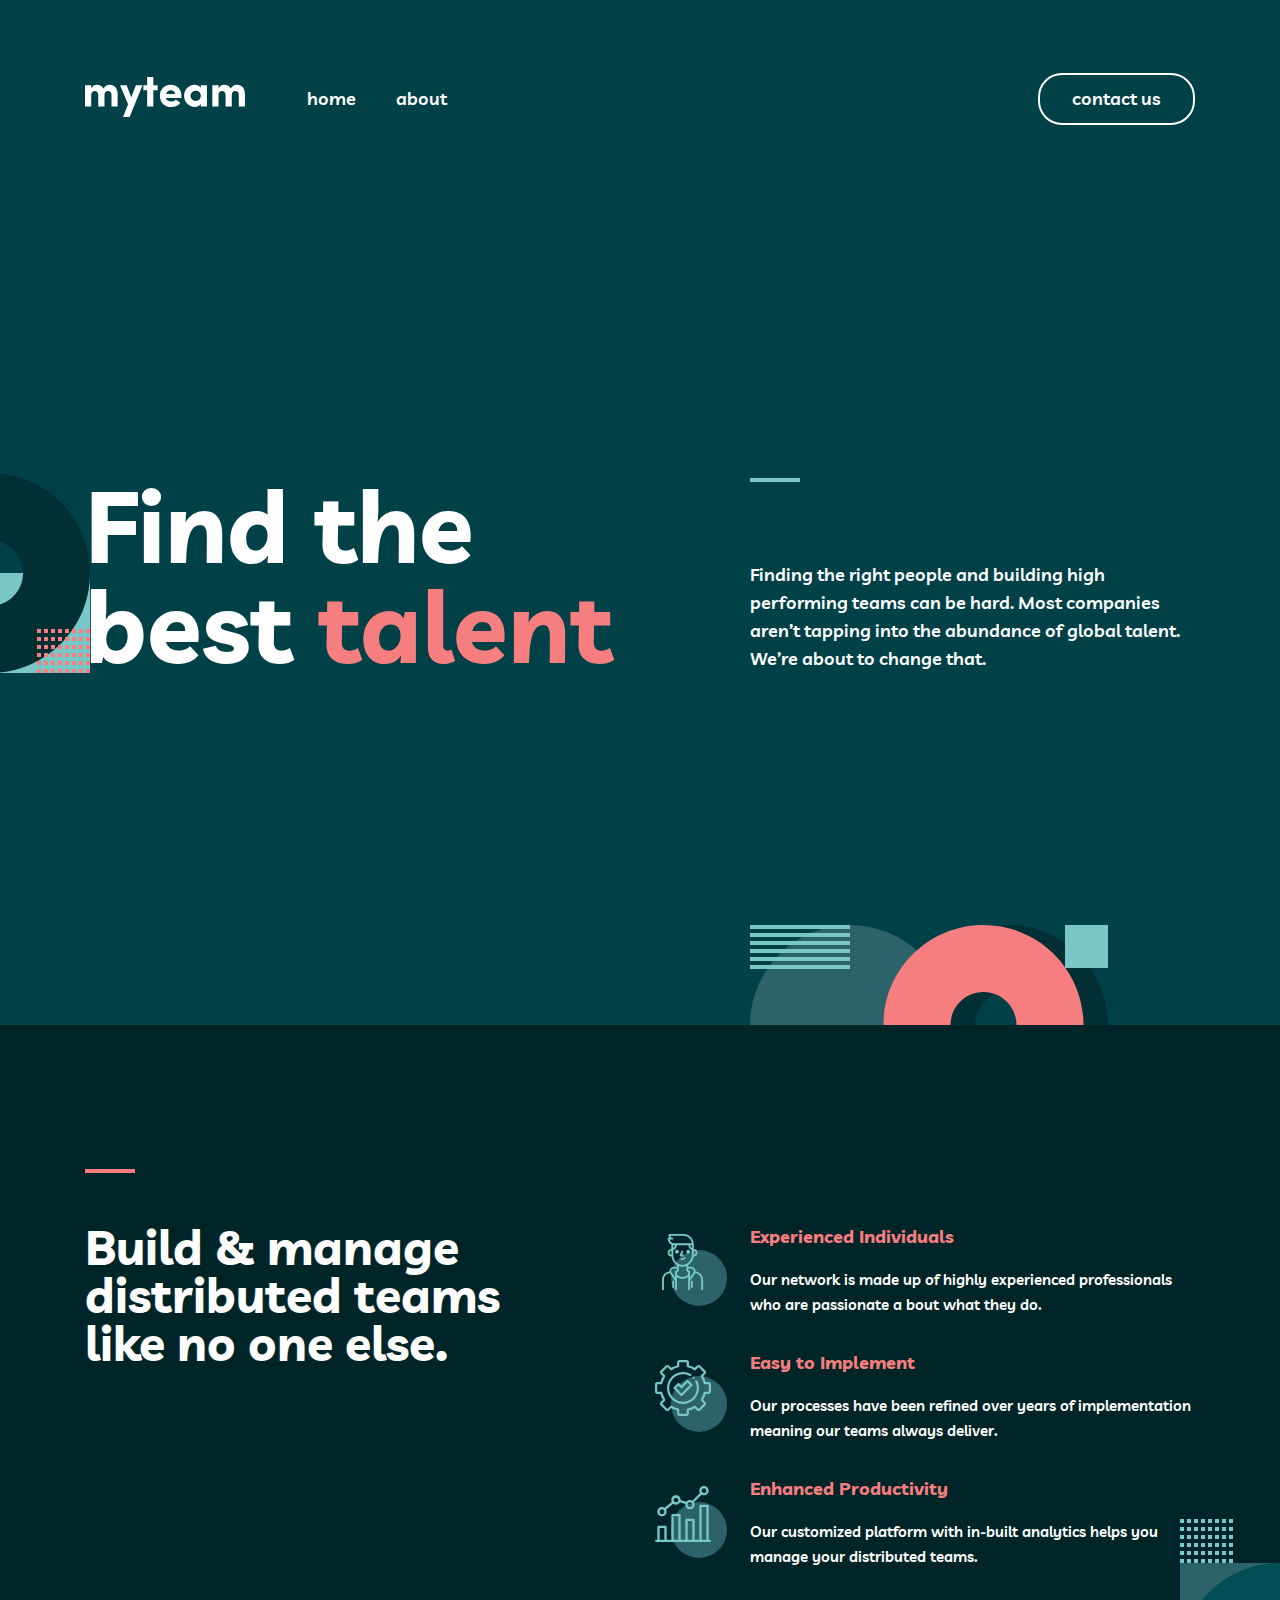
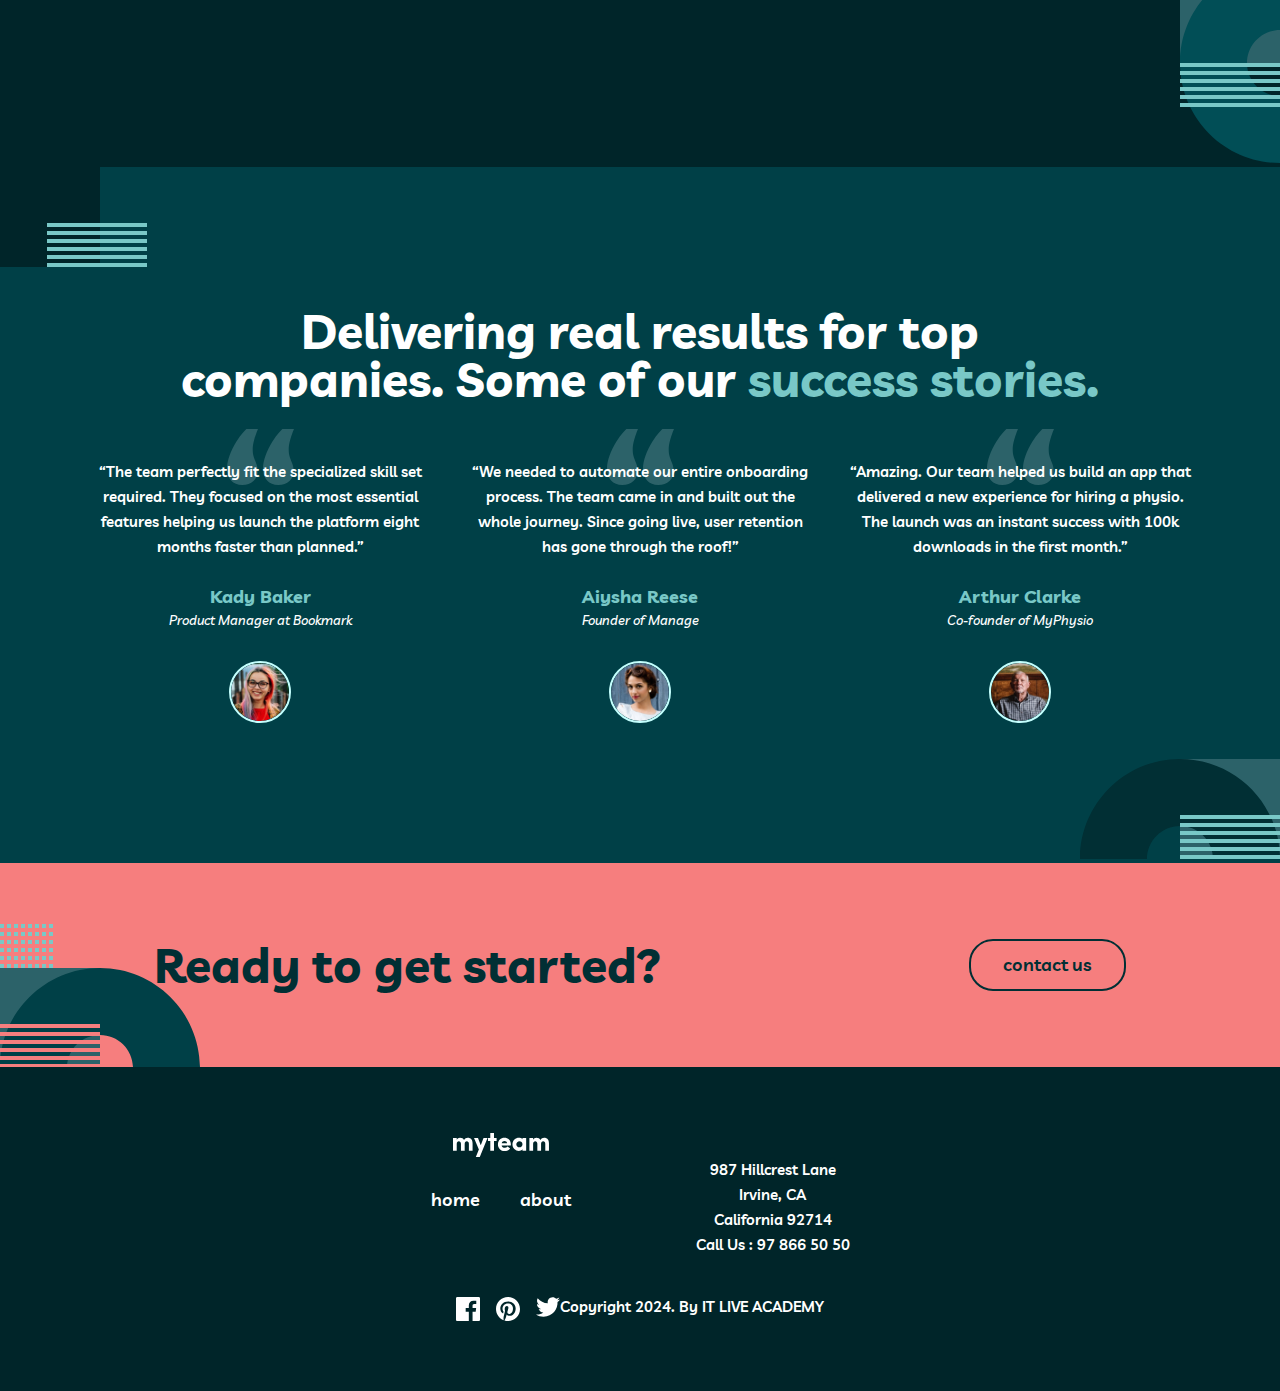
==== commit 576054d1: "Home Page myteam website finish" ====
--- a/index.html
+++ b/index.html
@@ -165,7 +165,7 @@
     <section class="contact">
       <div class="contact-content">
         <h3 class="contact-title">Ready to get started?</h3>
-        <a href="#!" class="contact-btn primary-btn">contact us</a>
+        <a href="./contact.html" class="contact-btn primary-btn">contact us</a>
       </div>
     </section>
     <!-- contact -->
@@ -179,15 +179,15 @@
       <div class="footer-info">
         <div class="footer-menu">
          <div class="footer-menu__list">
-          <a href="" class="footer-logo logo">
+          <a href="./index.html" class="footer-logo logo">
             <img src="./img/logo.svg" alt="Site logo" class="footer-logo__image">
           </a>
           <ul class="nav-list">
             <li class="nav-item">
-              <a href="#!" class="nav-link">home</a>
-            </li>
-            <li class="nav-item">
-              <a href="#!" class="nav-link">about</a>
+              <a href="./index.html" class="nav-link">home</a>
+            </li>
+            <li class="nav-item">
+              <a href="./about.html" class="nav-link">about</a>
             </li>
           </ul>
          </div>
--- a/css/main.css
+++ b/css/main.css
@@ -568,6 +568,7 @@
     position: absolute;
     bottom: -28px;
     transition: .4s;
+    z-index: 11;
 }
 .team-about__more:hover{
     cursor: pointer;
@@ -575,8 +576,11 @@
 
 }
 
-.team-about__more:hover ~ .team-card__content {
+/* .team-about__more:hover ~ .team-card__content {
     transform: scale(1);
+} */
+.active{
+    transform: scale(1) !important;
 }
 .team-card__content {
     width: 100%;
@@ -653,7 +657,7 @@
 
 /* CONTACT PAGE */
 .contact-page {
-    padding-top: 130px;
+    margin-top: 130px;
     padding-bottom: 128px;
     position: relative;
     overflow: hidden;
@@ -661,7 +665,7 @@
 .contact-page::before {
     content: url(../img/bg-pattern-about-2-contact-1.svg);
     position: absolute;
-    top: 20%;
+    top: 0;
     left: -100px;
 }
 .contact-page::after {
--- a/css/madia.css
+++ b/css/madia.css
@@ -249,8 +249,23 @@
     /* ABOUT CLIENTS */
 
     /* CONTACT PAGE */
+    .contact-page {
+        margin-top: 112px;
+        padding-bottom: 112px;
+    }
     .contact-page__inner {
         flex-wrap: wrap;
+        justify-content: center;  
+        row-gap: 64px;      
+    }
+    .contact-page__desc {
+        max-width: 515px;
+        width: 100%;
+        text-align: center;
+    }
+    .contact-page__ask {
+        margin-top: 24px;
+        margin-bottom: 24px;
     }
 
     /* CONTACT PAGE */
@@ -527,6 +542,47 @@
     }
 
     /* ABOUT CLIENTS */
+    
+    /* CONTACT PAGE */
+    .contact-page {
+        margin-top: 80px;
+        padding-bottom: 88px;
+    }
+    .contact-page::before{
+        display: none;
+    }
+    .contact-page__headline {
+        font-size: 40px;
+    }
+    .contact-page__ask {
+        margin-top: 16px;
+        margin-bottom: 40px;
+    }
+    .contact-page__inner {
+        flex-wrap: wrap;
+        justify-content: center;  
+        row-gap: 64px;      
+    }
+    .contact-page__desc {
+        max-width: 515px;
+        width: 100%;
+        text-align: center;
+    }
+    .contact-page__ask {
+        margin-top: 24px;
+        margin-bottom: 24px;
+    }
+    .contact-page__text{
+        text-align: start;
+        max-width: 232px;
+        width: 100%;
+    }
+    .contact-page::after {
+        bottom: -100px;
+    }
+
+    /* CONTACT PAGE */
+}
 
 
     /* SITE FOOTER */
